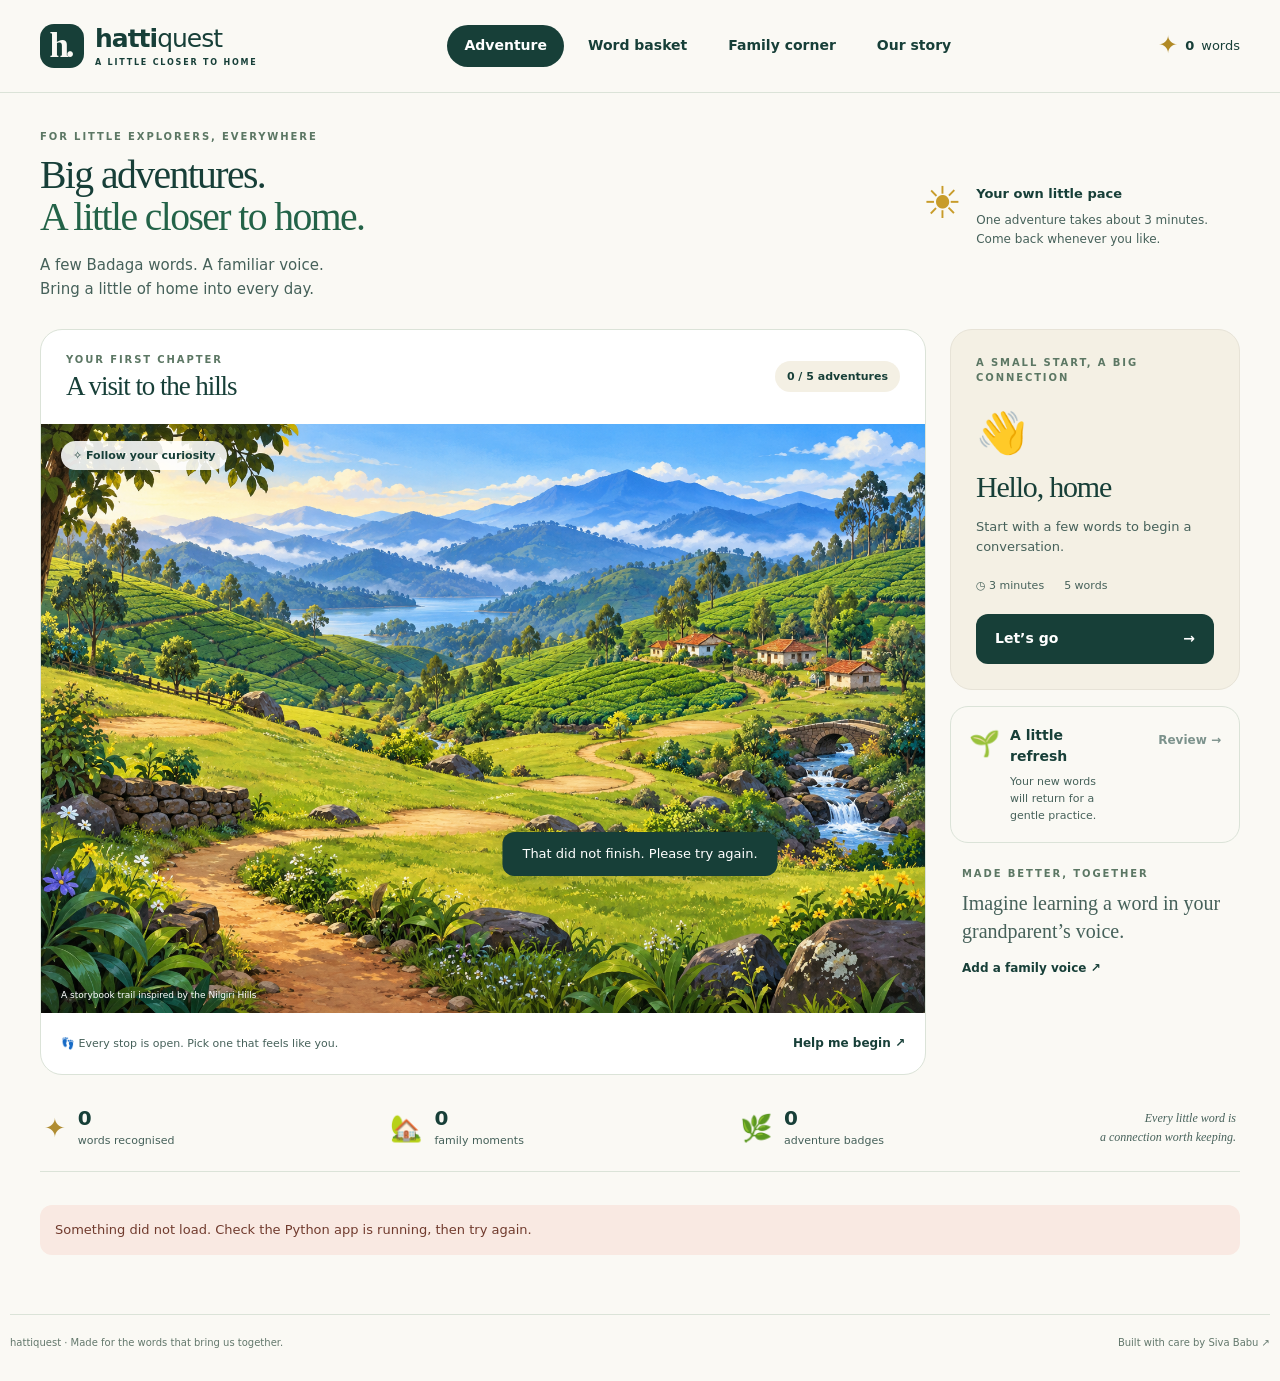
==== templates/index.html @ fa36929b "Build Python Badaga learning adventures and illustrated founder story" ====
<!doctype html>
<html lang="en">
<head>
  <meta charset="utf-8">
  <meta name="viewport" content="width=device-width, initial-scale=1">
  <meta name="theme-color" content="#173f38">
  <meta name="description" content="Little adventures. Familiar voices. A playful way for Badaga children growing up abroad to bring their language home.">
  <title>Hatti Quest · A little closer to home</title>
  <link rel="icon" href="/static/assets/favicon.svg" type="image/svg+xml">
  <link rel="stylesheet" href="/static/style.css">
  <script src="/static/app.js" defer></script>
</head>
<body>
  <a class="skip-link" href="#main">Skip to adventure</a>
  <header class="site-header">
    <a class="brand" href="#adventure" aria-label="Hatti Quest home"><span class="brand-mark" aria-hidden="true">h.</span><span>hatti<span class="brand-light">quest</span><small>A LITTLE CLOSER TO HOME</small></span></a>
    <nav aria-label="Main navigation">
      <button class="nav-button active" data-view="adventure" aria-current="page">Adventure</button>
      <button class="nav-button" data-view="basket">Word basket</button>
      <button class="nav-button" data-view="family">Family corner</button>
      <button class="nav-button" data-view="story">Our story</button>
    </nav>
    <span class="header-seed" title="Words you have recognised"><span aria-hidden="true">✦</span> <strong id="header-count">0</strong> words</span>
  </header>
  <main id="main" tabindex="-1">
    <section class="view" id="view-adventure" aria-labelledby="adventure-heading">
      <div class="welcome-line"><div><p class="eyebrow">FOR LITTLE EXPLORERS, EVERYWHERE</p><h1 id="adventure-heading">Big adventures.<br><span>A little closer to home.</span></h1><p class="intro">A few Badaga words. A familiar voice.<br>Bring a little of home into every day.</p></div><div class="daily-note"><span aria-hidden="true">☀</span><div><strong>Your own little pace</strong><p>One adventure takes about 3 minutes.<br>Come back whenever you like.</p></div></div></div>
      <div class="adventure-grid">
        <div class="trail-card">
          <div class="trail-heading"><div><p class="eyebrow">YOUR FIRST CHAPTER</p><h2>A visit to the hills</h2></div><span class="pill" id="trail-progress">0 / 5 adventures</span></div>
          <div class="trail-map" aria-label="Choose an adventure in an imaginary village in the hills">
            <img class="landscape" src="/static/assets/hatti-landscape.png" alt="An illustrated winding path through green hills, village homes and blue mountains" fetchpriority="high">
            <div class="map-intro"><span class="map-chip">✧ Follow your curiosity</span></div>
            <div id="quest-nodes"></div>
            <span class="map-caption">A storybook trail inspired by the Nilgiri Hills</span>
          </div>
          <div class="trail-bottom"><span>👣 Every stop is open. Pick one that feels like you.</span><button class="text-button" id="map-help">Help me begin ↗</button></div>
        </div>
        <aside class="adventure-sidebar">
          <div class="next-card"><p class="eyebrow">A SMALL START, A BIG CONNECTION</p><div class="large-icon" id="next-icon" aria-hidden="true">👋</div><h2 id="next-title">Hello, home</h2><p id="next-description">Start with a few words to begin a conversation.</p><div class="meta"><span>◷ 3 minutes</span><span>5 words</span></div><button class="button primary" id="start-quest">Let’s go <span aria-hidden="true">→</span></button></div>
          <div class="review-card"><span class="review-icon" aria-hidden="true">🌱</span><div><h3>A little refresh</h3><p id="review-description">Your new words will return for a gentle practice.</p></div><button class="text-button" id="start-review" disabled>Review →</button></div>
          <div class="family-tip"><p class="eyebrow">MADE BETTER, TOGETHER</p><p>Imagine learning a word in your grandparent’s voice.</p><button class="text-button" data-go="family">Add a family voice ↗</button></div>
        </aside>
      </div>
      <div class="journey-strip"><div><span aria-hidden="true">✦</span><strong id="learned-count">0</strong><small>words recognised</small></div><div><span aria-hidden="true">🏡</span><strong id="family-count">0</strong><small>family moments</small></div><div><span aria-hidden="true">🌿</span><strong id="badge-count">0</strong><small>adventure badges</small></div><p>Every little word is<br>a connection worth keeping.</p></div>
      <div class="badge-shelf" id="badges" aria-label="Your adventure badges"></div>
    </section>

    <section class="view" id="view-basket" aria-labelledby="basket-heading" hidden>
      <div class="section-heading"><p class="eyebrow">COLLECT A LITTLE OF HOME</p><h1 id="basket-heading">Your word basket</h1><p>Find a word. Hear a familiar voice. Try it together.</p></div>
      <div class="search-row"><label class="search-label"><span aria-hidden="true">⌕</span><input id="word-search" type="search" placeholder="Find a word in English or Badaga…" maxlength="120" aria-label="Find a word in English or Badaga"></label><label class="filter-label"><span class="sr-only">Word category</span><select id="word-category"><option value="">Every little word</option><option value="hello">Conversations</option><option value="family">Family</option><option value="kitchen">Everyday life</option><option value="garden">Nature</option><option value="market">Numbers</option></select></label></div>
      <p id="search-summary" class="muted" aria-live="polite"></p><div class="word-grid" id="word-results"></div>
      <p class="source-note">Source spellings are preserved. Your family may say things differently; their voice belongs here too.</p>
    </section>

    <section class="view" id="view-family" aria-labelledby="family-heading" hidden>
      <div class="section-heading"><p class="eyebrow">FOR GROWN-UPS & LITTLE EXPLORERS</p><h1 id="family-heading">Home has a voice.</h1><p>A word from a parent. A phrase from a grandparent.<br>Make the next adventure sound like your family.</p></div>
      <div class="family-layout"><div class="panel recording-panel"><span class="tag">A FAMILY GROWN-UP’S CORNER</span><h2>Keep a familiar voice</h2><p>Choose a word and ask a speaker to say it slowly. Save a short recording for this browser.</p><label for="voice-word">Which word shall we record?</label><select id="voice-word"></select><div class="record-word" id="record-word"></div><label for="speaker-label">Who’s speaking? <span class="muted">(optional)</span></label><input id="speaker-label" maxlength="40" placeholder="e.g. Grandparent or Appa" autocomplete="off"><div class="record-controls"><button class="button primary" id="record-voice">● Record a family voice</button><label class="button secondary file-label">Choose audio<input id="audio-upload" type="file" accept="audio/*" class="sr-only"></label></div><p id="record-status" class="record-status" aria-live="polite">Up to 20 seconds. Use your own family recording.</p><div id="record-preview"></div><p class="privacy-note">🔒 Recordings stay in this browser on this device. They are never uploaded. Other devices need their own recordings; clearing browser data removes them.</p></div><div class="family-side"><div class="panel"><p class="eyebrow">A HELPFUL LITTLE GUIDE</p><h2>Make it an everyday thing</h2><div class="topic-buttons" id="guide-topics"><button data-topic="start">Where do we begin?</button><button data-topic="family">Learn with family</button><button data-topic="variants">We say it differently</button><button data-topic="numbers">A counting game</button><button data-topic="listening">Practise listening</button></div><div class="guide-response" id="guide-response" aria-live="polite"><p>Pick a prompt for an idea you can try together.</p></div></div><div class="panel family-missions"><p class="eyebrow">FROM THE SCREEN TO THE SOFA</p><h2>Little family moments</h2><div id="family-missions"></div></div></div></div>
      <div class="panel saved-panel"><div class="panel-heading"><div><p class="eyebrow">YOUR FAMILY’S WORD BASKET</p><h2>Saved voices <span id="voice-count" class="muted">0</span></h2></div><button class="text-button" id="refresh-voices">Refresh ↻</button></div><div id="saved-voices" class="saved-voices"><p class="muted">Your first family voice will appear here.</p></div></div>
      <details class="parent-details"><summary>For grown-ups: learning content, privacy & progress</summary><div><p>This starter contains 50 source-documented words and phrases. Community speaker review is pending. Roman spelling, pronunciation and respectful forms can vary. Ask a fluent speaker to check forms before teaching them as your family’s preferred usage.</p><p>Pronunciation practice means listening together. Hatti Quest does not automatically score accents or invent Badaga speech. The guide uses authored tips and source-linked words; an optional configured model may select existing content.</p><p>Progress is saved locally without an account. Export a progress file to keep a backup or move it to another browser. Audio is separate and is not included in this export.</p><div class="backup-controls"><button class="button secondary" id="export-progress">Export progress</button><label class="button secondary file-label">Import progress<input type="file" id="import-progress" accept="application/json,.json" class="sr-only"></label><button class="text-button danger" id="reset-progress">Reset learning progress</button></div><p id="backup-status" aria-live="polite"></p><div class="resource-links"><a href="https://badaga.co/learn-badaga/" target="_blank" rel="noopener noreferrer">Community vocabulary ↗</a><a href="https://badaga.co/2019/04/28/learn-badaga-5/" target="_blank" rel="noopener noreferrer">Family relationship words ↗</a><a href="https://archive.phonetics.ucla.edu/Language/BFQ/bfq.html" target="_blank" rel="noopener noreferrer">UCLA phonetics archive ↗</a><a href="https://www.langrec.org/badaga/index.html" target="_blank" rel="noopener noreferrer">Langrec learning resources ↗</a></div></div></details>
    </section>

    <section class="view" id="view-story" aria-labelledby="story-heading" hidden>
      <div class="section-heading story-heading"><p class="eyebrow">BUILT FROM BELONGING</p><h1 id="story-heading">Our language.<br><span>Their little everyday moments.</span></h1><p>A note from Siva Babu, creator of Hatti Quest.</p></div>
      <figure class="founder-figure"><img src="/static/assets/founder-story.png" alt="An illustrated Siva Babu: connecting with an elder in the hills, sitting with children abroad, and building a learning adventure together" loading="lazy"><figcaption><span>Roots worth remembering.</span><span>A distance we can bridge.</span><span>Little moments of connection.</span></figcaption></figure>
      <div class="story-copy"><p class="founder-intro">“I’m Siva Babu, and I’m Badaga.”</p><p>The Badaga community is rooted in the Nilgiri Hills of Tamil Nadu, India. Our language carries everyday conversations, family memories and a sense of belonging.</p><p>For children growing up outside India, chances to hear and speak Badaga can be few and far between. A child may love their family and their roots, yet struggle to find the words in a conversation with a grandparent.</p><p>I’m building Hatti Quest to help bring our language into those small, ordinary moments. A playful adventure. A word heard in a familiar voice. A conversation that continues after the screen is put away.</p><p>AI can help us find and organise learning material. Families and fluent speakers give that material its meaning and its voice. My hope is that children feel curious, connected and comfortable trying—one little word at a time.</p><div class="story-signature"><span class="brand-mark" aria-hidden="true">h.</span><div><strong>Siva Babu</strong><span>Badaga community member · Creator, Hatti Quest</span></div></div></div>
      <div class="story-cta"><div><h2>Home can begin with one word.</h2><p>Start a little adventure, then share it with someone you love.</p></div><button class="button primary" data-go="adventure">Explore the hills →</button></div>
      <p class="illustration-note">Illustrated using Siva’s public GitHub profile photo with his permission. These are conceptual scenes; the other people are fictional. The trail is imaginative, not a geographic or cultural reconstruction.</p>
    </section>
    <noscript><p class="panel">Please enable JavaScript for adventures and local family recordings. You can also explore <a href="https://badaga.co/learn-badaga/">community language resources</a>.</p></noscript>
    <p id="app-error" class="app-error" role="alert" hidden></p>
  </main>
  <footer><span>hattiquest · Made for the words that bring us together.</span><a href="https://github.com/sivalinb/hatti-quest" target="_blank" rel="noopener noreferrer">Built with care by Siva Babu ↗</a></footer>
  <dialog id="quest-dialog" aria-labelledby="quest-heading"><button id="close-quest" class="close-button" aria-label="Close adventure">×</button><div id="quest-body"></div></dialog>
  <div class="toast" id="toast" role="status" hidden></div>
</body>
</html>
---- static/style.css ----
:root{--ink:#173f38;--body:#46615a;--paper:#faf9f4;--cream:#f4f0e4;--line:#dbe3d8;--green:#236348;--lime:#dbe9ba;--gold:#f5c755;--blue:#dfeaf1;--white:#fff;--radius:22px}
*{box-sizing:border-box}body{margin:0;background:var(--paper);color:var(--ink);font:16px/1.55 system-ui,-apple-system,BlinkMacSystemFont,"Segoe UI",sans-serif}button,input,select{font:inherit}button,a,label.file-label{-webkit-tap-highlight-color:transparent}button{cursor:pointer}button:disabled{cursor:default;opacity:.55}a{color:inherit}button:focus-visible,a:focus-visible,input:focus-visible,select:focus-visible,summary:focus-visible{outline:3px solid #2680b4;outline-offset:4px}button{color:var(--ink)}h1,h2,h3,p{margin:0}h1,h2{font-family:Georgia,"Times New Roman",serif;font-weight:500;letter-spacing:-.04em}h1{font-size:clamp(34px,3.1vw,48px);line-height:1.07}h1 span{color:var(--green)}h2{font-size:27px;line-height:1.15}h3{font-size:16px}p{color:var(--body)}[hidden]{display:none!important}.sr-only{position:absolute;width:1px;height:1px;padding:0;margin:-1px;overflow:hidden;clip:rect(0,0,0,0);white-space:nowrap;border:0}.skip-link{position:absolute;top:-60px;padding:10px;background:white;z-index:10}.skip-link:focus{top:10px}.site-header{max-width:1420px;margin:auto;display:flex;align-items:center;gap:32px;padding:24px 40px;border-bottom:1px solid var(--line)}.brand{display:flex;align-items:center;gap:11px;text-decoration:none;font-weight:800;font-size:25px;letter-spacing:-1px;line-height:1}.brand-mark{height:44px;width:44px;display:grid;place-items:center;border-radius:14px;background:var(--ink);color:var(--paper);font:700 35px Georgia,serif;letter-spacing:-3px;padding-right:3px;flex-shrink:0}.brand-light{font-weight:400}.brand small{display:block;font-size:8px;letter-spacing:1.8px;font-weight:600;margin-top:8px}.site-header nav{display:flex;gap:7px;margin:auto}.nav-button{background:none;border:0;border-radius:24px;padding:10px 17px;font-size:14px;font-weight:600;white-space:nowrap}.nav-button.active{background:var(--ink);color:white}.nav-button:hover:not(.active){background:var(--cream)}.header-seed{font-size:13px;white-space:nowrap;display:flex;gap:7px;align-items:center}.header-seed>span{font-size:24px;color:#b18a25}main{max-width:1340px;padding:36px 40px 44px;margin:auto;min-height:75vh}.eyebrow{font-size:10px;letter-spacing:1.9px;font-weight:800;color:#5c7764;line-height:1.5}.welcome-line{display:flex;justify-content:space-between;align-items:center;margin-bottom:28px;gap:32px}.welcome-line h1{margin-top:10px}.intro{margin-top:14px;font-size:15px;line-height:1.6}.daily-note{display:flex;gap:14px;margin-right:32px;max-width:320px}.daily-note>span{color:#c89c2a;font-size:44px;line-height:1}.daily-note strong{font-size:13px}.daily-note p{font-size:12px;margin-top:5px}.adventure-grid{display:grid;grid-template-columns:minmax(0,1fr) 290px;gap:24px;align-items:start}.trail-card{background:white;border:1px solid var(--line);border-radius:var(--radius);overflow:hidden}.trail-heading{display:flex;justify-content:space-between;align-items:center;gap:12px;padding:22px 25px}.trail-heading h2{margin-top:4px}.pill{background:var(--cream);padding:7px 12px;border-radius:20px;font-size:11px;font-weight:600;white-space:nowrap}.trail-map{position:relative;aspect-ratio:1.5;overflow:hidden;background:#c7e0de}.landscape{height:100%;width:100%;display:block;object-fit:cover}.map-intro{position:absolute;top:18px;left:20px}.map-chip{background:#ffffffdf;backdrop-filter:blur(8px);padding:8px 12px;border-radius:20px;font-size:11px;font-weight:600}.map-caption{position:absolute;bottom:10px;left:20px;color:#fff;font-size:9px;text-shadow:0 1px 4px #173f38}.quest-node{position:absolute;transform:translate(-50%,-50%);display:flex;flex-direction:column;align-items:center;gap:6px;background:none;border:0;padding:5px;min-width:105px;filter:drop-shadow(0 3px 7px #13271744)}.quest-node .node-icon{display:grid;place-items:center;position:relative;height:53px;width:53px;border:3px solid #fff;border-radius:50%;background:var(--cream);font-size:26px;transition:transform .15s}.quest-node:hover .node-icon{transform:translateY(-4px) scale(1.08)}.quest-node.current .node-icon{background:var(--gold);border:3px solid #fff;box-shadow:0 0 0 5px #f5c75555}.quest-node.done .node-icon{background:var(--lime)}.node-label{background:#fff;border-radius:12px;padding:5px 10px;font-size:11px;font-weight:700;white-space:nowrap}.node-check{position:absolute;bottom:-4px;right:-4px;display:grid;place-items:center;width:20px;height:20px;border-radius:50%;font-size:11px;color:white;background:var(--green);border:2px solid white}.node-hello{left:18%;top:67%}.node-family{left:38%;top:51%}.node-kitchen{left:57%;top:70%}.node-garden{left:74%;top:43%}.node-market{left:85%;top:72%}.trail-bottom{padding:15px 20px;display:flex;align-items:center;justify-content:space-between;gap:12px;font-size:11px;color:var(--body)}.text-button{background:none;border:0;padding:6px 0;font-size:12px;font-weight:700;text-align:left;text-decoration:none;white-space:nowrap}.text-button:hover{text-decoration:underline}.next-card{background:var(--cream);padding:25px;border-radius:var(--radius);border:1px solid #e7e3d7}.large-icon{font-size:41px;line-height:1.3;margin:22px 0 10px}.next-card h2{font-size:30px}.next-card p:not(.eyebrow){font-size:13px;margin-top:12px}.meta{display:flex;gap:20px;color:var(--body);font-size:11px;margin:20px 0}.button{display:inline-flex;justify-content:center;align-items:center;gap:20px;border:1px solid transparent;border-radius:12px;padding:13px 18px;font-size:14px;font-weight:700;min-height:46px;text-decoration:none}.primary{background:var(--ink);color:#fff}.primary:hover{background:var(--green)}.secondary{border-color:var(--line);background:white}.secondary:hover{background:var(--cream)}.next-card .button{width:100%;justify-content:space-between}.review-card{display:flex;align-items:start;gap:10px;flex-wrap:wrap;border:1px solid var(--line);border-radius:18px;padding:18px;margin-top:16px}.review-icon{font-size:25px}.review-card>div{flex:1}.review-card h3{font-size:14px}.review-card p{font-size:11px;margin-top:5px}.review-card button{margin-left:36px}.family-tip{padding:23px 12px 0}.family-tip p:not(.eyebrow){font-family:Georgia,serif;font-size:20px;line-height:1.4;margin:8px 0}.journey-strip{display:flex;align-items:center;justify-content:space-between;gap:25px;padding:22px 4px;border-bottom:1px solid var(--line);margin-top:10px}.journey-strip>div{display:grid;grid-template-columns:auto auto;column-gap:12px;align-items:center}.journey-strip div>span{font-size:26px;grid-row:span 2;color:#b08d32}.journey-strip strong{font-size:20px;line-height:1.1}.journey-strip small{font-size:11px;color:var(--body);margin-top:3px}.journey-strip p{font-size:12px;text-align:right;font-style:italic;font-family:Georgia,serif}.badge-shelf{display:flex;gap:12px;flex-wrap:wrap;margin-top:18px}.badge{border:1px solid var(--line);background:white;border-radius:18px;padding:10px 14px;font-size:12px}.badge span{margin-right:7px}.section-heading{margin:12px 0 32px}.section-heading h1{margin:10px 0 18px}.section-heading>p:not(.eyebrow){font-size:16px;line-height:1.8}.search-row{display:flex;gap:16px}.search-label{display:flex;align-items:center;flex:1;gap:10px;border:1px solid var(--line);border-radius:12px;background:white;padding:0 15px}.search-label>span{font-size:30px;line-height:1}.search-label input{width:100%;border:0;background:none;min-height:50px;padding:10px 0;color:var(--ink)}input,select{border:1px solid #c6d2c7;border-radius:10px;background:white;padding:12px;color:var(--ink);max-width:100%}.filter-label select{height:52px;min-width:195px}.muted{color:#607469;font-size:13px}#search-summary{margin:19px 0 16px}.word-grid{display:grid;grid-template-columns:repeat(3,minmax(0,1fr));gap:18px}.word-card{background:white;border:1px solid var(--line);border-radius:18px;padding:21px;display:flex;flex-direction:column;align-items:start;gap:7px}.word-card .word-category{font-size:9px;letter-spacing:1.5px;text-transform:uppercase;color:#738274}.word-card h3{font-family:Georgia,serif;font-size:26px;font-weight:500;line-height:1.2;overflow-wrap:anywhere}.word-card .gloss{font-size:14px}.word-card .word-note{font-size:12px;margin:4px 0;flex:1}.word-card .source-link{font-size:10px;align-self:start;color:var(--body)}.word-card .voice-button{font-size:12px;margin-top:6px}.word-card.recognised{border-top:3px solid #8ba775}.source-note{font-size:12px;margin-top:24px}.family-layout{display:grid;grid-template-columns:1fr 1.05fr;gap:24px;align-items:start}.panel{border:1px solid var(--line);border-radius:var(--radius);background:white;padding:28px}.panel h2{margin:8px 0 14px}.panel>p:not(.eyebrow){font-size:14px}.tag{display:inline-block;padding:7px 9px;font-size:9px;letter-spacing:1.3px;border-radius:8px;background:var(--cream);font-weight:700}.recording-panel label:not(.file-label){display:block;font-size:12px;font-weight:700;margin:23px 0 9px}.recording-panel input,.recording-panel select{width:100%}.record-word{font:24px/1.4 Georgia,serif;background:var(--cream);padding:17px;border-radius:12px;margin-top:12px}.record-word small{display:block;font:12px system-ui,sans-serif;margin-top:5px}.record-controls{display:flex;gap:10px;flex-wrap:wrap;margin-top:20px}.record-controls .button{font-size:12px;gap:7px}.record-status{font-size:12px!important;margin-top:15px}.record-preview{margin-top:10px}.privacy-note{border-top:1px solid var(--line);padding-top:17px;margin-top:22px;font-size:11px!important}.family-side{display:grid;gap:24px}.topic-buttons{display:flex;gap:8px;flex-wrap:wrap}.topic-buttons button{border:1px solid var(--line);background:var(--paper);border-radius:20px;padding:8px 11px;font-size:11px}.topic-buttons button.active{background:var(--ink);color:white}.guide-response{margin-top:20px;padding:17px;background:var(--cream);border-radius:14px;font-size:13px}.guide-response h3{margin-bottom:8px}.guide-response .source-link{font-size:10px}.guide-words{display:flex;gap:8px;flex-wrap:wrap;margin:14px 0}.guide-words span{background:white;padding:6px 9px;border-radius:8px;font-size:11px}.guide-mode{font-size:10px;margin-top:10px}.mission{padding:13px 0;border-top:1px solid var(--line)}.mission h3{font-size:13px}.mission p{font-size:12px;margin:7px 0}.mission button{font-size:11px}.saved-panel{margin-top:24px}.panel-heading{display:flex;justify-content:space-between;align-items:center;gap:10px}.saved-voices{display:grid;grid-template-columns:repeat(2,minmax(0,1fr));gap:12px}.saved-voice{border:1px solid var(--line);border-radius:12px;padding:16px}.saved-voice h3{font-size:15px}.saved-voice p{font-size:11px;margin:5px 0}.saved-voice .voice-actions{display:flex;gap:18px;flex-wrap:wrap}.saved-voice .voice-actions button{font-size:11px}.danger{color:#934934}.parent-details{padding:23px;margin-top:24px;border:1px solid var(--line);border-radius:18px}.parent-details summary{cursor:pointer;font-size:13px;font-weight:700}.parent-details p{font-size:13px;margin-top:16px;max-width:850px}.backup-controls{display:flex;gap:12px;flex-wrap:wrap;margin-top:20px}.backup-controls .button{font-size:12px}.resource-links{display:flex;flex-wrap:wrap;gap:16px;margin-top:20px;font-size:12px}.founder-figure{margin:30px 0 0}.founder-figure img{width:100%;border-radius:18px;display:block;aspect-ratio:3;object-fit:cover}.founder-figure figcaption{display:grid;grid-template-columns:repeat(3,1fr);gap:14px;font-size:12px;color:var(--body);padding:13px 0}.founder-figure figcaption span{text-align:center}.story-copy{max-width:690px;margin:40px auto}.story-copy>p{font-size:16px;line-height:1.9;margin:20px 0}.story-copy .founder-intro{font:32px/1.3 Georgia,serif;color:var(--ink)}.story-signature{display:flex;align-items:center;gap:12px;margin-top:30px}.story-signature strong{font-size:14px}.story-signature div>span{display:block;font-size:11px;color:var(--body)}.story-cta{display:flex;align-items:center;justify-content:space-between;gap:30px;background:var(--cream);padding:30px;border-radius:var(--radius)}.story-cta p{font-size:13px;margin-top:10px}.illustration-note{font-size:10px;margin:20px 0;color:#6e7d70;max-width:900px}.app-error{border-radius:12px;padding:15px;background:#f9e9e2;color:#713b2e;margin:15px 0;font-size:13px}footer{max-width:1260px;margin:0 auto;padding:20px 0 30px;display:flex;justify-content:space-between;gap:15px;border-top:1px solid var(--line);font-size:10px;color:#63786c}footer a{text-decoration:none}dialog{border:1px solid var(--line);border-radius:26px;max-width:600px;width:calc(100% - 32px);padding:36px;max-height:90dvh;overflow:auto;color:var(--ink);background:var(--paper);box-shadow:0 15px 80px #173f3833}dialog::backdrop{background:#112e2866;backdrop-filter:blur(4px)}.close-button{position:absolute;right:14px;top:12px;width:36px;height:36px;display:grid;place-items:center;background:var(--cream);border:0;border-radius:50%;font-size:25px}.quest-topline{display:flex;gap:12px;align-items:center;margin-bottom:24px;padding-right:28px}.quest-topline .large-icon{font-size:28px;margin:0}.quest-topline .eyebrow{font-size:9px}.quest-topline h2{font-size:22px;margin-top:4px}.quest-progress{display:flex;align-items:center;gap:12px;margin:20px 0;font-size:11px;color:var(--body)}progress{appearance:none;border:0;border-radius:10px;background:#e1e7db;height:6px;flex:1;width:100%}progress::-webkit-progress-bar{background:#e1e7db;border-radius:10px}progress::-webkit-progress-value{background:#668d58;border-radius:10px}progress::-moz-progress-bar{background:#668d58;border-radius:10px}.learning-word{font:38px/1.2 Georgia,serif;color:var(--ink);margin-top:20px;overflow-wrap:anywhere}.learning-gloss{font-size:19px;margin:9px 0}.learning-note{font-size:13px;margin:17px 0}.learning-source{font-size:11px;color:var(--body)}.listen-box{margin-top:23px;border:1px solid var(--line);border-radius:14px;padding:16px;background:white}.listen-box p{font-size:12px}.listen-box button{margin-top:8px}.quest-footer{display:flex;gap:12px;justify-content:space-between;margin-top:26px;align-items:center}.quest-footer .button{gap:10px}.quiz-prompt{font:27px/1.3 Georgia,serif;margin:15px 0 23px;color:var(--ink)}.quiz-choices{display:grid;gap:12px}.quiz-choice{border:1px solid #cbd8c7;background:white;border-radius:12px;padding:16px;text-align:left;font-weight:600;font-size:17px;overflow-wrap:anywhere}.quiz-choice:hover{background:var(--cream)}.quiz-choice.correct{background:#e4efd9;border-color:#7b9e60}.quiz-choice.incorrect{background:#f7ebe2;border-color:#c28c6c}.quiz-feedback{background:var(--cream);padding:18px;border-radius:12px;margin-top:18px}.quiz-feedback strong{font-size:14px}.quiz-feedback p{font-size:13px;margin-top:6px}.quest-complete{text-align:center;padding-top:10px}.quest-complete .complete-icon{font-size:64px;margin:20px 0}.quest-complete h2{font-size:34px}.quest-complete>p{font-size:14px;margin-top:16px}.complete-badge{padding:12px 18px;background:var(--lime);border-radius:30px;display:inline-block;margin-top:20px;font-size:13px}.family-task{background:var(--cream);padding:20px;border-radius:16px;text-align:left;margin-top:25px}.family-task h3{font-size:14px}.family-task p{font-size:13px;margin-top:10px}.toast{position:fixed;bottom:24px;left:50%;transform:translateX(-50%);border-radius:12px;padding:12px 20px;background:var(--ink);color:white;box-shadow:0 5px 20px #173f3833;font-size:13px;max-width:calc(100% - 30px);z-index:20}.empty-results{padding:32px;background:var(--cream);border-radius:18px;grid-column:1/-1;font-size:14px}
@media(min-width:1500px){main{padding-top:44px}.trail-map{aspect-ratio:1.55}}
@media(max-width:1100px){.site-header{padding:20px 24px;gap:16px}.site-header nav{gap:0}.nav-button{padding:9px 12px;font-size:12px}main{padding:30px 24px}.adventure-grid{grid-template-columns:minmax(0,1fr) 250px;gap:18px}.next-card{padding:22px}.daily-note{margin:0;max-width:260px}.quest-node{min-width:80px}.node-label{font-size:9px;padding:5px 7px}.quest-node .node-icon{height:47px;width:47px;font-size:22px}.trail-bottom{font-size:10px;padding:12px 15px}.trail-bottom button{font-size:10px}footer{margin:0 24px}.word-grid{grid-template-columns:repeat(3,minmax(0,1fr))}}
@media(max-width:850px){.header-seed{display:none}.brand{font-size:23px}.site-header{flex-wrap:wrap}.site-header nav{margin-left:auto}.welcome-line h1{font-size:36px}.daily-note{display:none}.adventure-grid{grid-template-columns:1fr}.adventure-sidebar{display:grid;grid-template-columns:1fr 1fr;gap:16px}.next-card{grid-row:span 2}.next-card .large-icon{margin:12px 0 8px}.review-card{margin:0}.family-tip{padding:0 12px}.family-layout{grid-template-columns:1fr}.family-side{grid-template-columns:1fr 1fr;align-items:start}.word-grid{grid-template-columns:repeat(2,minmax(0,1fr))}.story-copy{padding:0 12px}.founder-figure figcaption{font-size:10px}}
@media(max-width:580px){.site-header{padding:17px 18px;gap:18px;justify-content:center}.site-header .brand{margin-right:auto}.brand-mark{height:38px;width:38px;font-size:31px}.site-header nav{width:100%;justify-content:space-between;gap:2px;margin:0}.nav-button{padding:9px 11px;font-size:11px}.brand{font-size:23px}.brand small{font-size:7px}main{padding:25px 18px 30px}.welcome-line{margin-bottom:24px}.welcome-line h1{font-size:36px}.intro{font-size:13px;margin-top:13px}.eyebrow{font-size:9px}.trail-heading{padding:18px 15px}.trail-heading h2{font-size:24px}.pill{font-size:9px;padding:6px 8px}.trail-map{aspect-ratio:1.04}.landscape{object-position:center}.map-intro{top:13px;left:13px}.map-chip{font-size:9px;padding:6px 9px}.quest-node{min-width:90px}.node-label{font-size:10px;padding:5px 8px}.quest-node .node-icon{width:46px;height:46px}.node-hello{left:20%;top:69%}.node-family{left:34%;top:39%}.node-kitchen{left:56%;top:68%}.node-garden{left:73%;top:37%}.node-market{left:83%;top:79%}.map-caption{font-size:8px;left:12px;bottom:8px}.trail-bottom{flex-wrap:wrap;gap:6px;padding:12px 15px}.trail-bottom .text-button{font-size:11px}.adventure-sidebar{grid-template-columns:1fr;margin-top:0}.next-card{position:relative;padding:22px;grid-row:auto}.next-card .eyebrow{max-width:240px}.next-card .large-icon{position:absolute;top:34px;right:22px;font-size:35px}.next-card h2{margin-top:16px;font-size:29px;padding-right:50px}.next-card p:not(.eyebrow){max-width:290px}.next-card .meta{margin:16px 0}.next-card .button{min-height:46px}.review-card{gap:13px;align-items:center}.review-card .text-button{margin:0}.family-tip{padding:8px 4px}.family-tip p:not(.eyebrow){font-size:20px;max-width:280px}.journey-strip{gap:8px;margin:12px 0 0;padding:20px 0}.journey-strip>div{column-gap:7px}.journey-strip div>span{font-size:20px}.journey-strip strong{font-size:18px}.journey-strip small{font-size:8px}.journey-strip p{display:none}.badge{font-size:11px;padding:8px 10px}.section-heading h1{font-size:35px}.section-heading>p:not(.eyebrow){font-size:14px}.search-row{flex-direction:column;gap:10px}.filter-label select{width:100%}.word-grid{grid-template-columns:1fr;gap:12px}.word-card{padding:20px}.word-card h3{font-size:29px}.family-side{grid-template-columns:1fr}.panel{padding:22px}.saved-voices{grid-template-columns:1fr}.record-controls{flex-direction:column}.record-controls .button{width:100%}.story-heading h1{font-size:34px}.founder-figure{margin-top:15px}.founder-figure img{border-radius:12px;aspect-ratio:1.5;object-fit:contain;background:#ede7d8}.founder-figure figcaption{gap:8px;font-size:9px;line-height:1.4}.story-copy{padding:0;margin:26px auto}.story-copy .founder-intro{font-size:27px}.story-copy>p{font-size:14px}.story-signature div>span{font-size:9px}.story-cta{flex-direction:column;align-items:start;padding:23px;gap:20px}.story-cta h2{font-size:26px}.parent-details{padding:20px}.parent-details summary{font-size:12px}footer{font-size:9px;flex-direction:column;margin:0 18px;gap:8px}dialog{padding:29px 22px}.quest-topline h2{font-size:21px}.learning-word{font-size:34px}.quest-footer .button{font-size:12px;padding:12px 14px}.quiz-prompt{font-size:25px}.quest-complete h2{font-size:30px}.toast{font-size:12px;width:max-content;max-width:calc(100% - 30px)}}
@media(max-width:360px){.nav-button{padding:9px 5px;font-size:10.5px;min-height:42px}}
@media(prefers-reduced-motion:reduce){*{scroll-behavior:auto!important;transition:none!important}}
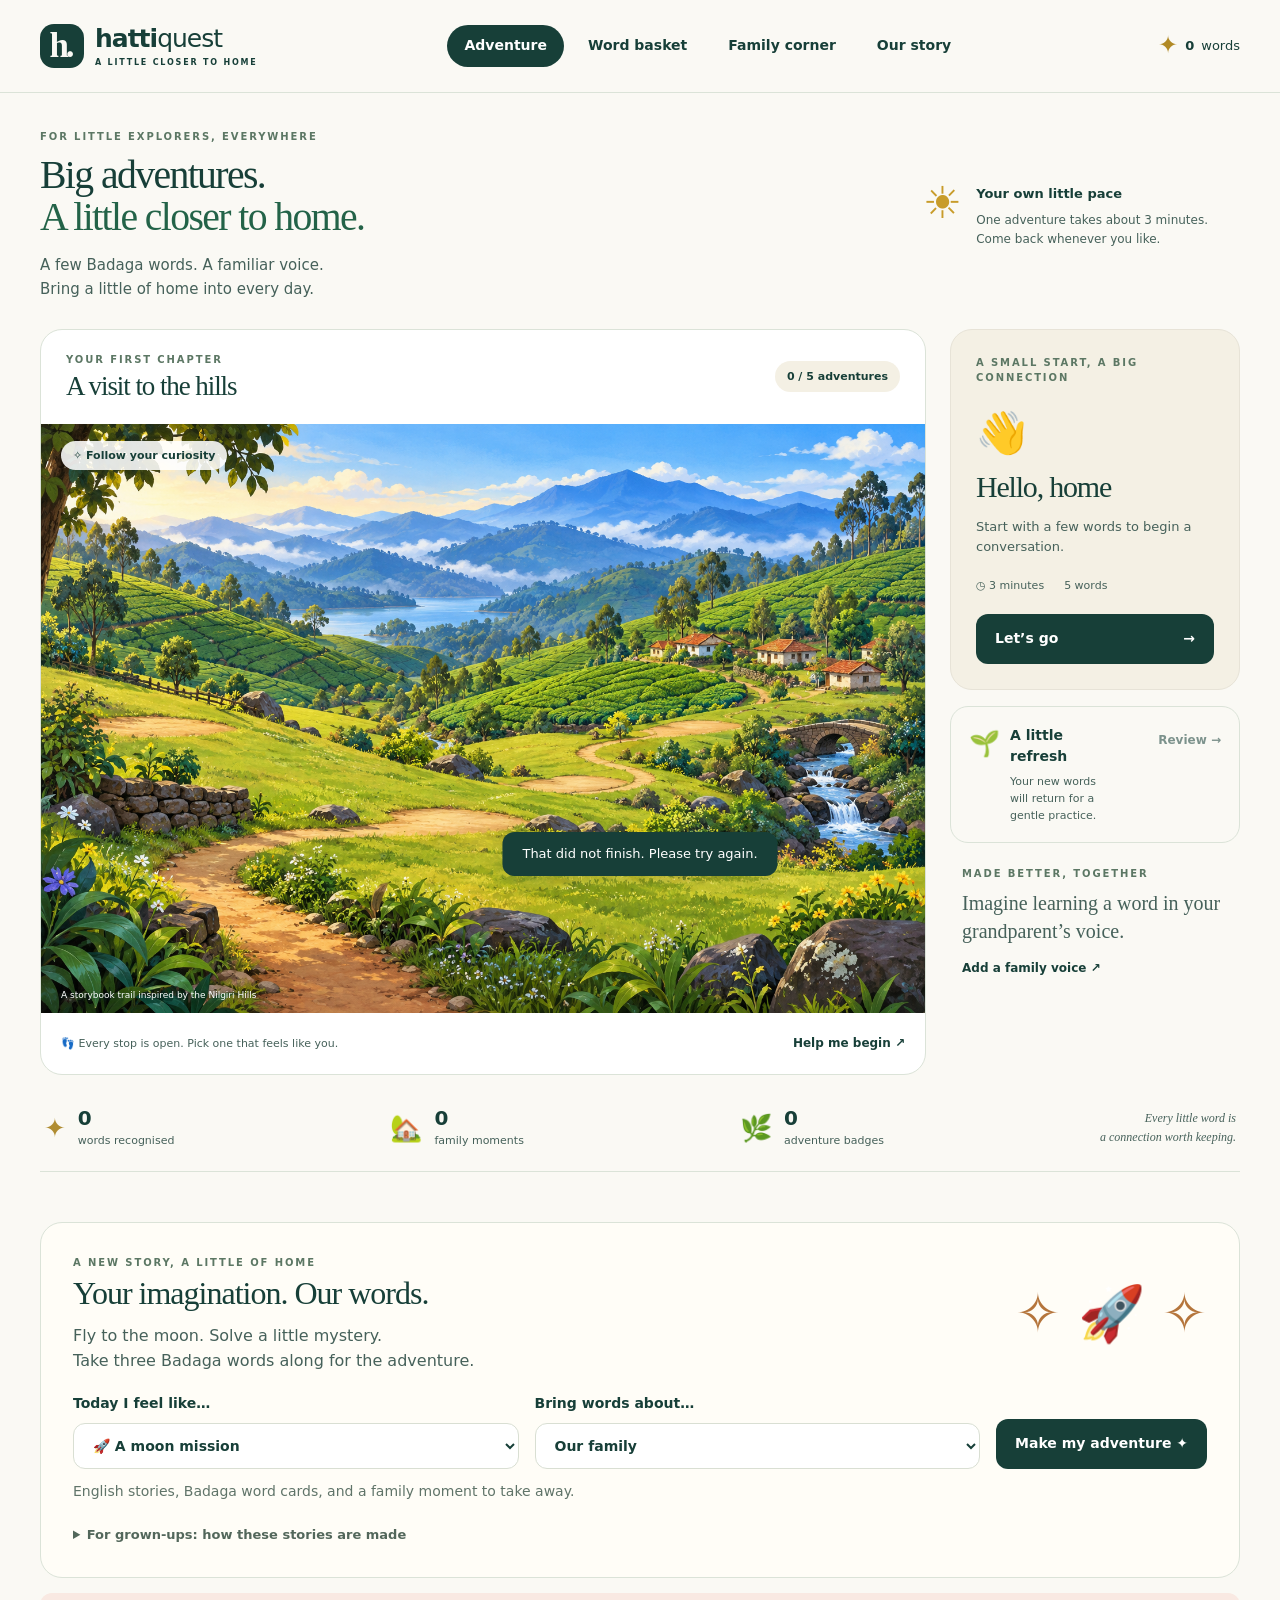
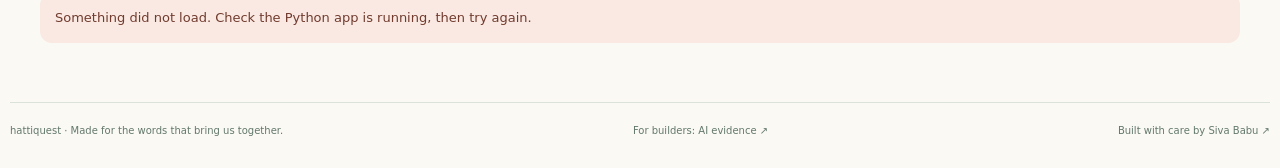
==== commit c2b64a3d: "Add source-grounded AI Story Studio, live RAG, evaluations, monitoring and five-minute demo" ====
--- a/templates/index.html
+++ b/templates/index.html
@@ -44,6 +44,13 @@
       </div>
       <div class="journey-strip"><div><span aria-hidden="true">✦</span><strong id="learned-count">0</strong><small>words recognised</small></div><div><span aria-hidden="true">🏡</span><strong id="family-count">0</strong><small>family moments</small></div><div><span aria-hidden="true">🌿</span><strong id="badge-count">0</strong><small>adventure badges</small></div><p>Every little word is<br>a connection worth keeping.</p></div>
       <div class="badge-shelf" id="badges" aria-label="Your adventure badges"></div>
+      <section class="studio panel" aria-labelledby="studio-heading">
+        <div class="studio-intro"><div><p class="eyebrow">A NEW STORY, A LITTLE OF HOME</p><h2 id="studio-heading">Your imagination. Our words.</h2><p>Fly to the moon. Solve a little mystery.<br>Take three Badaga words along for the adventure.</p></div><span class="studio-art" aria-hidden="true">✧ 🚀 ✧</span></div>
+        <div class="studio-controls"><label for="story-theme">Today I feel like…<select id="story-theme"><option value="space">🚀 A moon mission</option><option value="detective">🔎 A little mystery</option><option value="art">🎨 A magical sketchbook</option><option value="animals">🐦 An animal adventure</option></select></label><label for="story-focus">Bring words about…<select id="story-focus"><option value="family">Our family</option><option value="garden">Animals & birds</option><option value="market">Counting</option><option value="kitchen">Everyday life</option><option value="hello">A little conversation</option></select></label><button class="button primary" id="create-story">Make my adventure ✦</button></div>
+        <p id="studio-status" class="muted" aria-live="polite">English stories, Badaga word cards, and a family moment to take away.</p>
+        <div id="studio-story" class="studio-story" aria-live="polite"></div>
+        <details class="studio-note"><summary>For grown-ups: how these stories are made</summary><p>AI writes short English make-believe scenes using documented vocabulary references. Python supplies the Badaga spellings and quizzes from the source collection. Families check pronunciation and preferred forms. Topic, theme and any word IDs due for review may be sent to the AI services; family audio, names and profiles stay on this device. An authored adventure is available when live AI is off or unavailable.</p></details>
+      </section>
     </section>
 
     <section class="view" id="view-basket" aria-labelledby="basket-heading" hidden>
@@ -70,7 +77,7 @@
     <noscript><p class="panel">Please enable JavaScript for adventures and local family recordings. You can also explore <a href="https://badaga.co/learn-badaga/">community language resources</a>.</p></noscript>
     <p id="app-error" class="app-error" role="alert" hidden></p>
   </main>
-  <footer><span>hattiquest · Made for the words that bring us together.</span><a href="https://github.com/sivalinb/hatti-quest" target="_blank" rel="noopener noreferrer">Built with care by Siva Babu ↗</a></footer>
+  <footer><span>hattiquest · Made for the words that bring us together.</span><a href="/lab">For builders: AI evidence ↗</a><a href="https://github.com/sivalinb/hatti-quest" target="_blank" rel="noopener noreferrer">Built with care by Siva Babu ↗</a></footer>
   <dialog id="quest-dialog" aria-labelledby="quest-heading"><button id="close-quest" class="close-button" aria-label="Close adventure">×</button><div id="quest-body"></div></dialog>
   <div class="toast" id="toast" role="status" hidden></div>
 </body>
--- a/static/style.css
+++ b/static/style.css
@@ -4,5 +4,32 @@
 @media(max-width:1100px){.site-header{padding:20px 24px;gap:16px}.site-header nav{gap:0}.nav-button{padding:9px 12px;font-size:12px}main{padding:30px 24px}.adventure-grid{grid-template-columns:minmax(0,1fr) 250px;gap:18px}.next-card{padding:22px}.daily-note{margin:0;max-width:260px}.quest-node{min-width:80px}.node-label{font-size:9px;padding:5px 7px}.quest-node .node-icon{height:47px;width:47px;font-size:22px}.trail-bottom{font-size:10px;padding:12px 15px}.trail-bottom button{font-size:10px}footer{margin:0 24px}.word-grid{grid-template-columns:repeat(3,minmax(0,1fr))}}
 @media(max-width:850px){.header-seed{display:none}.brand{font-size:23px}.site-header{flex-wrap:wrap}.site-header nav{margin-left:auto}.welcome-line h1{font-size:36px}.daily-note{display:none}.adventure-grid{grid-template-columns:1fr}.adventure-sidebar{display:grid;grid-template-columns:1fr 1fr;gap:16px}.next-card{grid-row:span 2}.next-card .large-icon{margin:12px 0 8px}.review-card{margin:0}.family-tip{padding:0 12px}.family-layout{grid-template-columns:1fr}.family-side{grid-template-columns:1fr 1fr;align-items:start}.word-grid{grid-template-columns:repeat(2,minmax(0,1fr))}.story-copy{padding:0 12px}.founder-figure figcaption{font-size:10px}}
 @media(max-width:580px){.site-header{padding:17px 18px;gap:18px;justify-content:center}.site-header .brand{margin-right:auto}.brand-mark{height:38px;width:38px;font-size:31px}.site-header nav{width:100%;justify-content:space-between;gap:2px;margin:0}.nav-button{padding:9px 11px;font-size:11px}.brand{font-size:23px}.brand small{font-size:7px}main{padding:25px 18px 30px}.welcome-line{margin-bottom:24px}.welcome-line h1{font-size:36px}.intro{font-size:13px;margin-top:13px}.eyebrow{font-size:9px}.trail-heading{padding:18px 15px}.trail-heading h2{font-size:24px}.pill{font-size:9px;padding:6px 8px}.trail-map{aspect-ratio:1.04}.landscape{object-position:center}.map-intro{top:13px;left:13px}.map-chip{font-size:9px;padding:6px 9px}.quest-node{min-width:90px}.node-label{font-size:10px;padding:5px 8px}.quest-node .node-icon{width:46px;height:46px}.node-hello{left:20%;top:69%}.node-family{left:34%;top:39%}.node-kitchen{left:56%;top:68%}.node-garden{left:73%;top:37%}.node-market{left:83%;top:79%}.map-caption{font-size:8px;left:12px;bottom:8px}.trail-bottom{flex-wrap:wrap;gap:6px;padding:12px 15px}.trail-bottom .text-button{font-size:11px}.adventure-sidebar{grid-template-columns:1fr;margin-top:0}.next-card{position:relative;padding:22px;grid-row:auto}.next-card .eyebrow{max-width:240px}.next-card .large-icon{position:absolute;top:34px;right:22px;font-size:35px}.next-card h2{margin-top:16px;font-size:29px;padding-right:50px}.next-card p:not(.eyebrow){max-width:290px}.next-card .meta{margin:16px 0}.next-card .button{min-height:46px}.review-card{gap:13px;align-items:center}.review-card .text-button{margin:0}.family-tip{padding:8px 4px}.family-tip p:not(.eyebrow){font-size:20px;max-width:280px}.journey-strip{gap:8px;margin:12px 0 0;padding:20px 0}.journey-strip>div{column-gap:7px}.journey-strip div>span{font-size:20px}.journey-strip strong{font-size:18px}.journey-strip small{font-size:8px}.journey-strip p{display:none}.badge{font-size:11px;padding:8px 10px}.section-heading h1{font-size:35px}.section-heading>p:not(.eyebrow){font-size:14px}.search-row{flex-direction:column;gap:10px}.filter-label select{width:100%}.word-grid{grid-template-columns:1fr;gap:12px}.word-card{padding:20px}.word-card h3{font-size:29px}.family-side{grid-template-columns:1fr}.panel{padding:22px}.saved-voices{grid-template-columns:1fr}.record-controls{flex-direction:column}.record-controls .button{width:100%}.story-heading h1{font-size:34px}.founder-figure{margin-top:15px}.founder-figure img{border-radius:12px;aspect-ratio:1.5;object-fit:contain;background:#ede7d8}.founder-figure figcaption{gap:8px;font-size:9px;line-height:1.4}.story-copy{padding:0;margin:26px auto}.story-copy .founder-intro{font-size:27px}.story-copy>p{font-size:14px}.story-signature div>span{font-size:9px}.story-cta{flex-direction:column;align-items:start;padding:23px;gap:20px}.story-cta h2{font-size:26px}.parent-details{padding:20px}.parent-details summary{font-size:12px}footer{font-size:9px;flex-direction:column;margin:0 18px;gap:8px}dialog{padding:29px 22px}.quest-topline h2{font-size:21px}.learning-word{font-size:34px}.quest-footer .button{font-size:12px;padding:12px 14px}.quiz-prompt{font-size:25px}.quest-complete h2{font-size:30px}.toast{font-size:12px;width:max-content;max-width:calc(100% - 30px)}}
-@media(max-width:360px){.nav-button{padding:9px 5px;font-size:10.5px;min-height:42px}}
+@media(max-width:580px){.site-header nav{display:grid;grid-template-columns:repeat(4,minmax(0,1fr))}.nav-button{white-space:normal;min-width:0;line-height:1.2;padding:10px 4px;min-height:44px}}
 @media(prefers-reduced-motion:reduce){*{scroll-behavior:auto!important;transition:none!important}}
+
+/* Story Studio: the child's interests lead; technical evidence stays with grown-ups. */
+.studio {margin-top:32px;background:#fffdf7;padding:32px;}
+.studio-intro {display:flex;justify-content:space-between;align-items:center;gap:20px;}
+.studio-intro h2 {font-size:32px;letter-spacing:-1px;margin:5px 0 12px;}
+.studio-art {font-size:54px;white-space:nowrap;color:#b5753c;}
+.studio-controls {display:grid;grid-template-columns:1fr 1fr auto;gap:16px;align-items:end;margin:20px 0 12px;}
+.studio-controls label {font-size:14px;font-weight:700;display:grid;gap:8px;}
+.studio-controls select {width:100%;padding:13px 15px;border:1px solid #d9dfd3;border-radius:12px;background:white;font:inherit;color:#173f38;}
+.studio-note,.story-evidence {font-size:13px;margin-top:22px;color:#53675b;}
+.studio-note summary,.story-evidence summary {cursor:pointer;font-weight:700;}
+.story-title {font-size:27px;margin:28px 0 18px;}
+.story-scenes {display:grid;grid-template-columns:repeat(3,minmax(0,1fr));gap:16px;}
+.story-scene {padding:22px;background:#f3f5ea;border:1px solid #e0e6d6;border-radius:18px;min-width:0;}
+.story-step {font-size:10px;letter-spacing:2px;color:#7a885f;font-weight:800;}
+.story-prose {line-height:1.8;font-size:15px;min-height:140px;}
+.story-word {display:grid;gap:5px;padding:16px 0;border-top:1px solid #dbe2cf;overflow-wrap:anywhere;}
+.story-word strong {font-size:27px;color:#173f38;}
+.story-word span {font-size:14px;}
+.story-challenge {margin-top:20px;font-size:13px;}
+.story-challenge summary {cursor:pointer;font-weight:700;}
+.story-choices {display:grid;gap:8px;}
+.story-choices .quiz-choice {font-size:15px;padding:11px;}
+.story-activity {background:#e8eed8;padding:20px 24px;border-radius:14px;margin-top:18px;}
+.story-activity p {margin-bottom:0;}
+.studio-story {scroll-margin-top:30px;}
+@media(max-width:780px){.studio{padding:22px 18px;}.studio-controls{grid-template-columns:1fr;}.studio-art{font-size:32px;}.studio-intro h2{font-size:25px;}.story-scenes{grid-template-columns:1fr;}.story-prose{min-height:0;}.studio-intro{align-items:flex-start;}}
